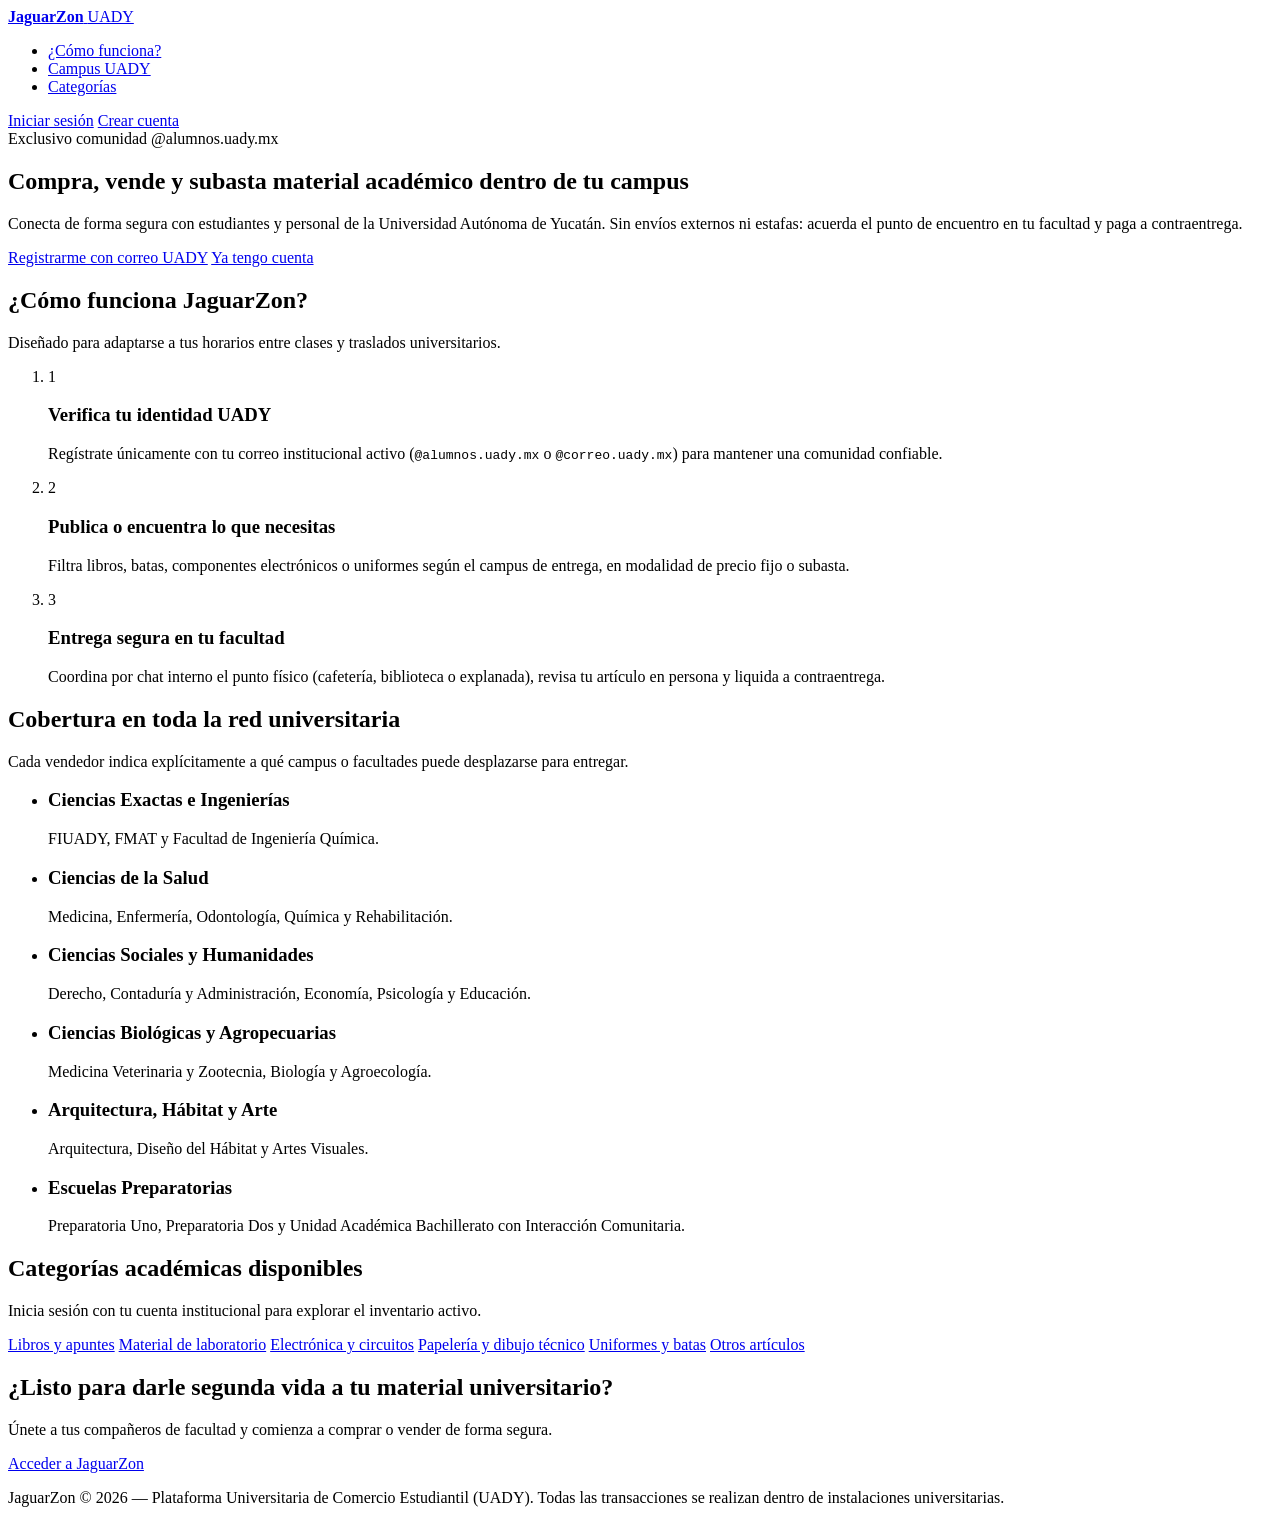
==== frontend/index.html @ 1d211631 "Implementación de estrucura HTML con ejemplillos" ====
<!DOCTYPE html>
<html lang="es">
<head>
  <meta charset="UTF-8">
  <meta name="viewport" content="width=device-width, initial-scale=1.0">
  <meta name="description" content="JaguarZon: Plataforma de comercio estudiantil exclusiva para la comunidad de la Universidad Autónoma de Yucatán (UADY).">
  <title>JaguarZon | Comercio Estudiantil Exclusivo UADY</title>
  <link rel="stylesheet" href="css/styles.css">
</head>
<body class="landing-page">
  <!-- Cabecera de portada -->
  <header class="landing-header">
    <div class="header-container">
      <a href="index.html" class="brand-logo" aria-label="Inicio JaguarZon UADY">
        <strong>JaguarZon</strong> <span>UADY</span>
      </a>

      <nav class="landing-nav" aria-label="Secciones informativas">
        <ul>
          <li><a href="#como-funciona">¿Cómo funciona?</a></li>
          <li><a href="#campus">Campus UADY</a></li>
          <li><a href="#categorias">Categorías</a></li>
        </ul>
      </nav>

      <div class="auth-nav-actions">
        <a href="pages/login.html" class="btn btn-secondary btn-sm">Iniciar sesión</a>
        <a href="pages/registro.html" class="btn btn-primary btn-sm">Crear cuenta</a>
      </div>
    </div>
  </header>

  <main>
    <!-- 1. Hero Section: Propuesta de valor y restricción institucional -->
    <section class="hero-section" aria-labelledby="hero-titulo">
      <div class="hero-content">
        <span class="verified-badge">Exclusivo comunidad @alumnos.uady.mx</span>
        <h1 id="hero-titulo">Compra, vende y subasta material académico dentro de tu campus</h1>
        <p class="hero-subtitle">
          Conecta de forma segura con estudiantes y personal de la Universidad Autónoma de Yucatán.
          Sin envíos externos ni estafas: acuerda el punto de encuentro en tu facultad y paga a contraentrega.
        </p>

        <div class="hero-cta-group">
          <a href="pages/registro.html" class="btn btn-primary btn-lg">Registrarme con correo UADY</a>
          <a href="pages/login.html" class="btn btn-outline btn-lg">Ya tengo cuenta</a>
        </div>
      </div>
    </section>

    <!-- 2. Flujo operativo del sistema (3 pasos) -->
    <section id="como-funciona" class="landing-section" aria-labelledby="pasos-titulo">
      <div class="section-container">
        <header class="section-header">
          <h2 id="pasos-titulo">¿Cómo funciona JaguarZon?</h2>
          <p>Diseñado para adaptarse a tus horarios entre clases y traslados universitarios.</p>
        </header>

        <ol class="steps-grid">
          <li class="step-card">
            <span class="step-number">1</span>
            <h3>Verifica tu identidad UADY</h3>
            <p>Regístrate únicamente con tu correo institucional activo (<code>@alumnos.uady.mx</code> o <code>@correo.uady.mx</code>) para mantener una comunidad confiable.</p>
          </li>

          <li class="step-card">
            <span class="step-number">2</span>
            <h3>Publica o encuentra lo que necesitas</h3>
            <p>Filtra libros, batas, componentes electrónicos o uniformes según el campus de entrega, en modalidad de precio fijo o subasta.</p>
          </li>

          <li class="step-card">
            <span class="step-number">3</span>
            <h3>Entrega segura en tu facultad</h3>
            <p>Coordina por chat interno el punto físico (cafetería, biblioteca o explanada), revisa tu artículo en persona y liquida a contraentrega.</p>
          </li>
        </ol>
      </div>
    </section>

    <!-- 3. Cobertura por dependencias académicas UADY -->
    <section id="campus" class="landing-section bg-alt" aria-labelledby="campus-titulo">
      <div class="section-container">
        <header class="section-header">
          <h2 id="campus-titulo">Cobertura en toda la red universitaria</h2>
          <p>Cada vendedor indica explícitamente a qué campus o facultades puede desplazarse para entregar.</p>
        </header>

        <ul class="campus-grid">
          <li class="campus-card">
            <h3>Ciencias Exactas e Ingenierías</h3>
            <p>FIUADY, FMAT y Facultad de Ingeniería Química.</p>
          </li>
          <li class="campus-card">
            <h3>Ciencias de la Salud</h3>
            <p>Medicina, Enfermería, Odontología, Química y Rehabilitación.</p>
          </li>
          <li class="campus-card">
            <h3>Ciencias Sociales y Humanidades</h3>
            <p>Derecho, Contaduría y Administración, Economía, Psicología y Educación.</p>
          </li>
          <li class="campus-card">
            <h3>Ciencias Biológicas y Agropecuarias</h3>
            <p>Medicina Veterinaria y Zootecnia, Biología y Agroecología.</p>
          </li>
          <li class="campus-card">
            <h3>Arquitectura, Hábitat y Arte</h3>
            <p>Arquitectura, Diseño del Hábitat y Artes Visuales.</p>
          </li>
          <li class="campus-card">
            <h3>Escuelas Preparatorias</h3>
            <p>Preparatoria Uno, Preparatoria Dos y Unidad Académica Bachillerato con Interacción Comunitaria.</p>
          </li>
        </ul>
      </div>
    </section>

    <!-- 4. Vista previa de categorías (redirige a login para proteger el catálogo) -->
    <section id="categorias" class="landing-section" aria-labelledby="categorias-titulo">
      <div class="section-container">
        <header class="section-header">
          <h2 id="categorias-titulo">Categorías académicas disponibles</h2>
          <p>Inicia sesión con tu cuenta institucional para explorar el inventario activo.</p>
        </header>

        <div class="category-pills">
          <a href="pages/login.html" class="category-pill">Libros y apuntes</a>
          <a href="pages/login.html" class="category-pill">Material de laboratorio</a>
          <a href="pages/login.html" class="category-pill">Electrónica y circuitos</a>
          <a href="pages/login.html" class="category-pill">Papelería y dibujo técnico</a>
          <a href="pages/login.html" class="category-pill">Uniformes y batas</a>
          <a href="pages/login.html" class="category-pill">Otros artículos</a>
        </div>
      </div>
    </section>

    <!-- 5. Llamado a la acción final -->
    <section class="cta-banner" aria-labelledby="cta-final-titulo">
      <div class="section-container">
        <h2 id="cta-final-titulo">¿Listo para darle segunda vida a tu material universitario?</h2>
        <p>Únete a tus compañeros de facultad y comienza a comprar o vender de forma segura.</p>
        <a href="pages/registro.html" class="btn btn-primary btn-lg">Acceder a JaguarZon</a>
      </div>
    </section>
  </main>

  <footer class="main-footer">
    <p>JaguarZon &copy; 2026 — Plataforma Universitaria de Comercio Estudiantil (UADY). Todas las transacciones se realizan dentro de instalaciones universitarias.</p>
  </footer>

  <!-- Script encargado de redirigir a pages/productos.html si ya existe una sesión activa -->
  <script src="js/index.js" defer></script>
</body>
</html>
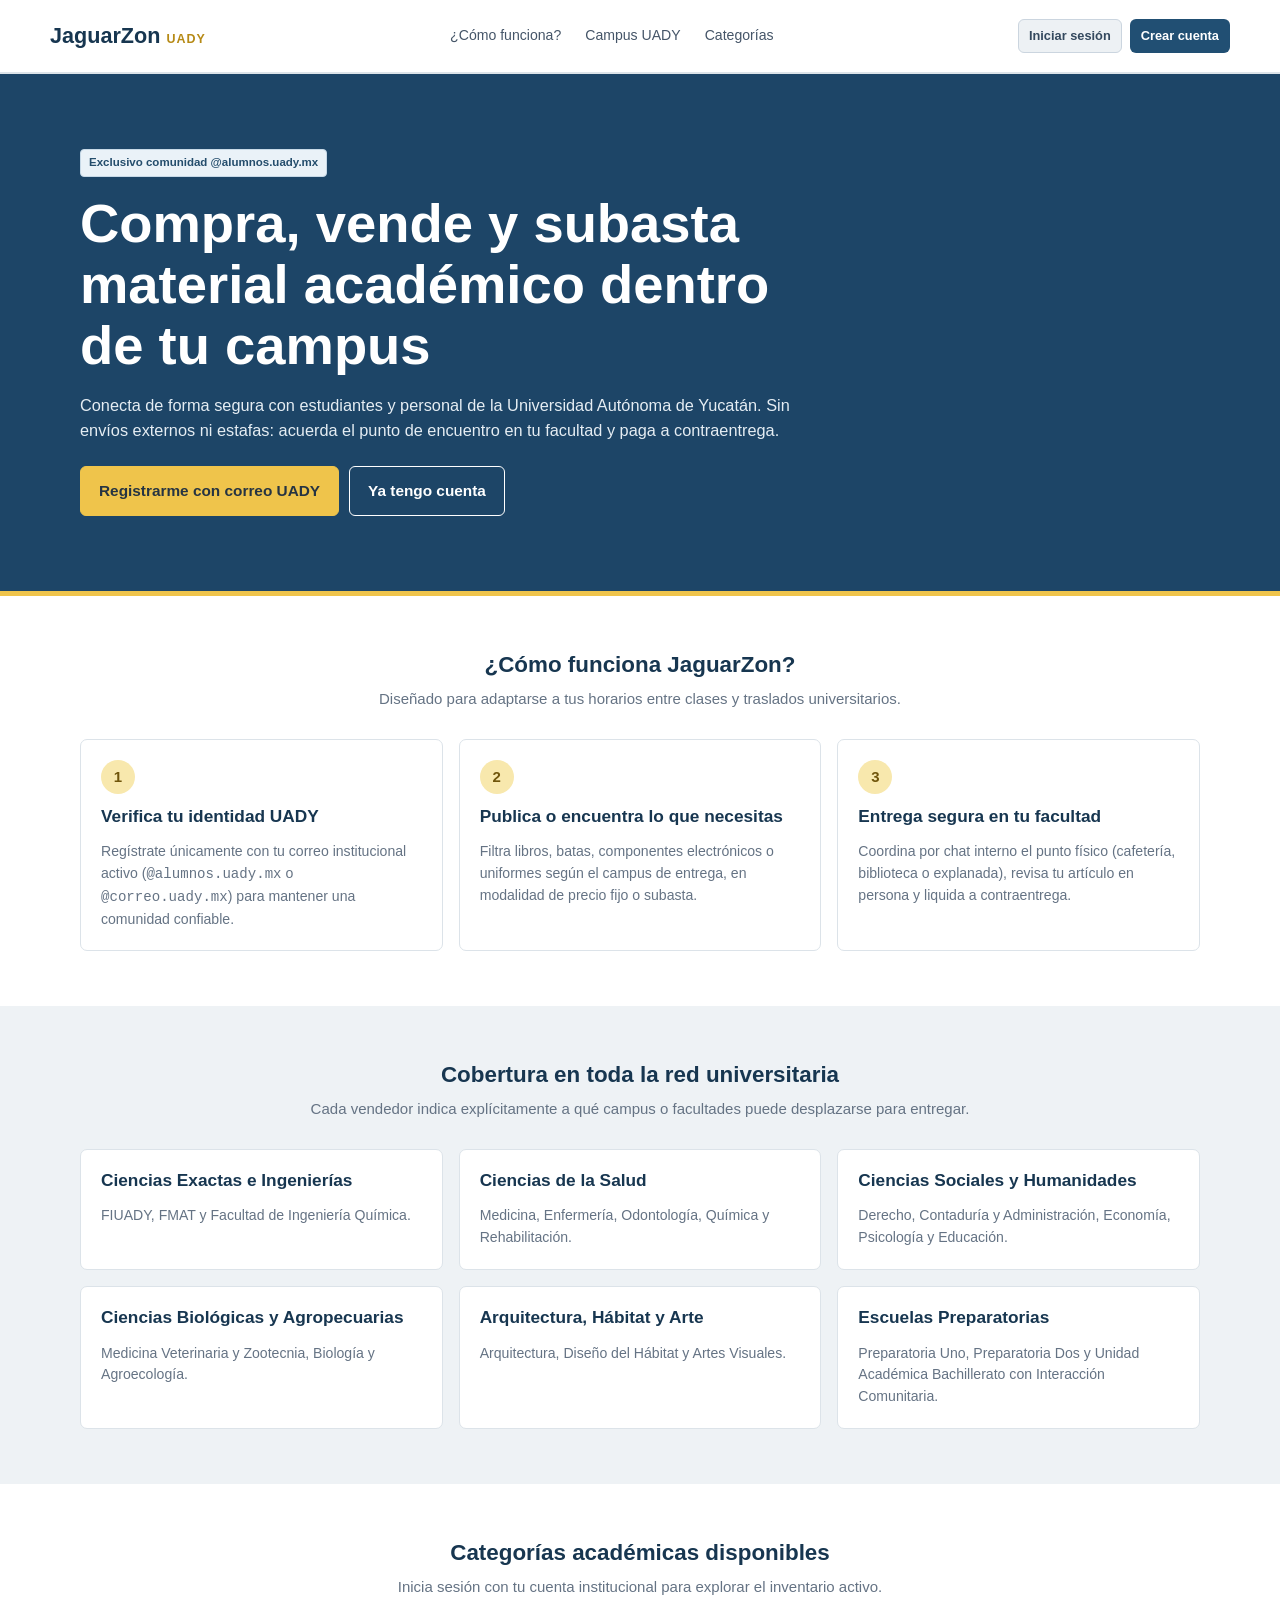
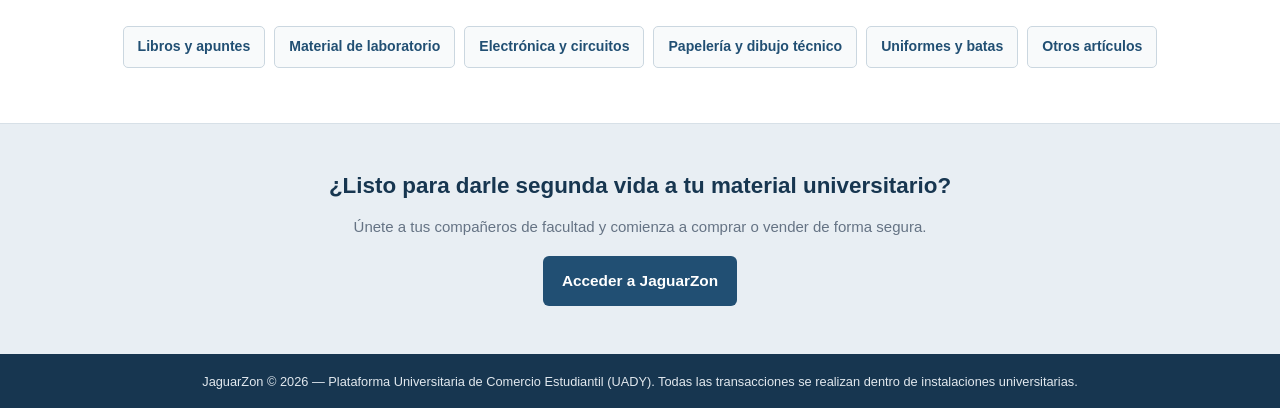
==== commit 61e92da7: "Modificacion de enlaces a las paginas de estilos" ====
--- a/frontend/index.html
+++ b/frontend/index.html
@@ -5,7 +5,12 @@
   <meta name="viewport" content="width=device-width, initial-scale=1.0">
   <meta name="description" content="JaguarZon: Plataforma de comercio estudiantil exclusiva para la comunidad de la Universidad Autónoma de Yucatán (UADY).">
   <title>JaguarZon | Comercio Estudiantil Exclusivo UADY</title>
-  <link rel="stylesheet" href="css/styles.css">
+    <link rel="stylesheet" href="css/base.css">
+  <link rel="stylesheet" href="css/componentes.css">
+  <link rel="stylesheet" href="css/inicio.css">
+
+  <script src="js/api/apiAutenticacion.js" defer></script>
+  <script src="js/pages/index.js" defer></script>
 </head>
 <body class="landing-page">
   <!-- Cabecera de portada -->
@@ -148,7 +153,5 @@
     <p>JaguarZon &copy; 2026 — Plataforma Universitaria de Comercio Estudiantil (UADY). Todas las transacciones se realizan dentro de instalaciones universitarias.</p>
   </footer>
 
-  <!-- Script encargado de redirigir a pages/productos.html si ya existe una sesión activa -->
-  <script src="js/index.js" defer></script>
 </body>
 </html>
--- a/frontend/css/base.css
+++ b/frontend/css/base.css
@@ -0,0 +1,131 @@
+/* JaguarZon UADY - estilos base compartidos */
+:root {
+  --azul: #214f73;
+  --azul-oscuro: #173650;
+  --azul-claro: #eaf2f8;
+  --amarillo: #efc44b;
+  --fondo: #f4f6f8;
+  --blanco: #ffffff;
+  --texto: #263442;
+  --texto-suave: #657384;
+  --borde: #dce3e9;
+  --verde: #2c805c;
+  --rojo: #b94a48;
+  --naranja: #a96b16;
+}
+
+* {
+  box-sizing: border-box;
+}
+
+html {
+  scroll-behavior: smooth;
+}
+
+body {
+  margin: 0;
+  min-width: 320px;
+  background: var(--fondo);
+  color: var(--texto);
+  font-family: Arial, Helvetica, sans-serif;
+  font-size: 15px;
+  line-height: 1.55;
+}
+
+img {
+  display: block;
+  max-width: 100%;
+}
+
+button,
+input,
+select,
+textarea {
+  font: inherit;
+}
+
+a {
+  color: var(--azul);
+  text-decoration: none;
+}
+
+a:hover {
+  color: var(--azul-oscuro);
+  text-decoration: underline;
+}
+
+button {
+  cursor: pointer;
+}
+
+[hidden] {
+  display: none !important;
+}
+
+h1,
+h2,
+h3,
+h4 {
+  margin-top: 0;
+  color: var(--azul-oscuro);
+  line-height: 1.25;
+}
+
+h1 {
+  margin-bottom: 12px;
+  font-size: 2rem;
+}
+
+h2 {
+  margin-bottom: 12px;
+  font-size: 1.4rem;
+}
+
+h3 {
+  margin-bottom: 9px;
+  font-size: 1.08rem;
+}
+
+p {
+  color: var(--texto-suave);
+}
+
+small {
+  color: var(--texto-suave);
+}
+
+figure {
+  margin: 0;
+}
+
+:focus-visible {
+  outline: 3px solid rgba(33, 79, 115, .25);
+  outline-offset: 2px;
+}
+
+.sr-only {
+  position: absolute;
+  width: 1px;
+  height: 1px;
+  padding: 0;
+  margin: -1px;
+  overflow: hidden;
+  clip: rect(0, 0, 0, 0);
+  white-space: nowrap;
+  border: 0;
+}
+
+::selection {
+  background: #f8e5a5;
+  color: var(--azul-oscuro);
+}
+
+@media (max-width: 600px) {
+  body {
+    font-size: 14px;
+  }
+
+  h1 {
+    font-size: 1.7rem;
+  }
+}
--- a/frontend/css/componentes.css
+++ b/frontend/css/componentes.css
@@ -0,0 +1,662 @@
+/* Componentes que se comparten entre las páginas de JaguarZon */
+
+/* Encabezado y navegación */
+.main-header,
+.landing-header {
+  background: var(--blanco);
+  border-bottom: 2px solid var(--borde);
+}
+
+.header-container {
+  width: min(1180px, calc(100% - 36px));
+  min-height: 70px;
+  margin: 0 auto;
+  display: flex;
+  align-items: center;
+  justify-content: space-between;
+  gap: 18px;
+}
+
+.brand-logo {
+  display: inline-flex;
+  align-items: baseline;
+  gap: 6px;
+  color: var(--azul-oscuro);
+  font-size: 1.35rem;
+  font-weight: bold;
+  white-space: nowrap;
+}
+
+.brand-logo strong {
+  color: var(--azul-oscuro);
+}
+
+.brand-logo span {
+  color: #b68a16;
+  font-size: .78rem;
+  letter-spacing: 1px;
+}
+
+.brand-logo:hover {
+  text-decoration: none;
+}
+
+.main-nav ul,
+.landing-nav ul {
+  display: flex;
+  align-items: center;
+  gap: 4px;
+  padding: 0;
+  margin: 0;
+  list-style: none;
+}
+
+.main-nav a,
+.landing-nav a {
+  display: inline-block;
+  padding: 9px 10px;
+  border-radius: 5px;
+  color: #455568;
+  font-size: .88rem;
+}
+
+.main-nav a:hover,
+.landing-nav a:hover {
+  background: var(--azul-claro);
+  color: var(--azul-oscuro);
+  text-decoration: none;
+}
+
+.main-nav a[aria-current="page"]:not(.btn) {
+  background: var(--azul-claro);
+  color: var(--azul-oscuro);
+  font-weight: bold;
+}
+
+.main-nav a.btn {
+  color: white;
+}
+
+.header-search {
+  display: flex;
+  flex: 1 1 260px;
+  max-width: 430px;
+  gap: 7px;
+}
+
+.header-search input {
+  min-width: 0;
+  flex: 1;
+}
+
+.badge {
+  display: inline-block;
+  min-width: 19px;
+  padding: 1px 5px;
+  border-radius: 10px;
+  background: var(--amarillo);
+  color: var(--azul-oscuro);
+  font-size: .72rem;
+  font-weight: bold;
+  text-align: center;
+}
+
+/* Botones */
+.btn {
+  display: inline-flex;
+  align-items: center;
+  justify-content: center;
+  gap: 6px;
+  min-height: 40px;
+  padding: 9px 14px;
+  border: 1px solid transparent;
+  border-radius: 6px;
+  font-size: .9rem;
+  font-weight: bold;
+  text-align: center;
+  text-decoration: none;
+}
+
+.btn:hover {
+  text-decoration: none;
+}
+
+.btn-primary {
+  background: var(--azul);
+  color: white;
+}
+
+.btn-primary:hover {
+  background: var(--azul-oscuro);
+  color: white;
+}
+
+.btn-secondary {
+  border-color: #cbd5df;
+  background: #edf1f4;
+  color: #34495e;
+}
+
+.btn-secondary:hover {
+  background: #e1e8ee;
+  color: var(--azul-oscuro);
+}
+
+.btn-outline {
+  border-color: var(--azul);
+  background: white;
+  color: var(--azul);
+}
+
+.btn-outline:hover {
+  background: var(--azul-claro);
+  color: var(--azul-oscuro);
+}
+
+.btn-success {
+  background: var(--verde);
+  color: white;
+}
+
+.btn-success:hover {
+  background: #226747;
+  color: white;
+}
+
+.btn-danger {
+  background: var(--rojo);
+  color: white;
+}
+
+.btn-danger:hover {
+  background: #9f3d3b;
+  color: white;
+}
+
+.btn-outline-danger {
+  border-color: #d9aaa8;
+  background: white;
+  color: var(--rojo);
+}
+
+.btn-outline-danger:hover {
+  background: #fff0ef;
+  color: #923936;
+}
+
+.btn-sm {
+  min-height: 33px;
+  padding: 6px 10px;
+  font-size: .8rem;
+}
+
+.btn-lg {
+  min-height: 47px;
+  padding: 12px 18px;
+  font-size: .96rem;
+}
+
+.btn-block {
+  width: 100%;
+}
+
+.btn-link {
+  padding: 4px 0;
+  border: 0;
+  background: transparent;
+  color: var(--azul);
+  font-weight: bold;
+}
+
+/* Formularios */
+.form-group {
+  display: flex;
+  flex-direction: column;
+  gap: 6px;
+  margin-bottom: 17px;
+}
+
+.form-group label,
+.group-label {
+  color: #34475a;
+  font-size: .9rem;
+  font-weight: bold;
+}
+
+input:not([type="checkbox"]):not([type="radio"]),
+select,
+textarea {
+  width: 100%;
+  min-height: 42px;
+  padding: 9px 11px;
+  border: 1px solid #cfd8e0;
+  border-radius: 5px;
+  background: white;
+  color: var(--texto);
+}
+
+input::placeholder,
+textarea::placeholder {
+  color: #929eaa;
+}
+
+input:focus,
+select:focus,
+textarea:focus {
+  border-color: var(--azul);
+  outline: 2px solid rgba(33, 79, 115, .12);
+}
+
+textarea {
+  min-height: 100px;
+  resize: vertical;
+}
+
+input[type="checkbox"],
+input[type="radio"] {
+  width: 16px;
+  height: 16px;
+  accent-color: var(--azul);
+}
+
+input[type="file"] {
+  padding: 8px;
+  background: #f8fafb;
+}
+
+input[type="file"]::file-selector-button {
+  padding: 7px 10px;
+  margin-right: 9px;
+  border: 1px solid #cbd5df;
+  border-radius: 4px;
+  background: #eaf0f5;
+  color: var(--azul-oscuro);
+  cursor: pointer;
+}
+
+.form-check {
+  display: flex;
+  align-items: flex-start;
+  gap: 8px;
+  color: #526174;
+  font-size: .87rem;
+}
+
+.form-check input {
+  margin-top: 3px;
+}
+
+.form-options {
+  margin: 5px 0 16px;
+}
+
+.form-hint {
+  color: var(--texto-suave);
+  font-size: .78rem;
+}
+
+.feedback-msg {
+  min-height: 0;
+  margin: 0 0 10px;
+  color: var(--rojo);
+  font-size: .86rem;
+}
+
+.form-row {
+  display: grid;
+  grid-template-columns: repeat(2, minmax(0, 1fr));
+  gap: 15px;
+}
+
+/* Elementos de estado y etiquetas */
+.verified-badge {
+  display: inline-block;
+  padding: 4px 8px;
+  border: 1px solid #b9d9c9;
+  border-radius: 4px;
+  background: #eaf5ef;
+  color: #286b4b;
+  font-size: .72rem;
+  font-weight: bold;
+}
+
+.status-badge {
+  display: inline-block;
+  padding: 5px 8px;
+  border-radius: 4px;
+  font-size: .72rem;
+  font-weight: bold;
+}
+
+.status-pendiente {
+  background: #fff2d8;
+  color: #94600e;
+}
+
+.status-completado {
+  background: #e6f3eb;
+  color: #26704d;
+}
+
+.tag {
+  position: absolute;
+  top: 10px;
+  left: 10px;
+  padding: 5px 8px;
+  border-radius: 4px;
+  background: #e9f2f8;
+  color: var(--azul-oscuro);
+  font-size: .72rem;
+  font-weight: bold;
+}
+
+.tag-fijo {
+  background: #e7f0f7;
+  color: #245b80;
+}
+
+.tag-subasta {
+  background: #fff1c9;
+  color: #855d08;
+}
+
+/* Tarjetas de productos compartidas por catálogo y favoritos */
+.product-grid {
+  display: grid;
+  grid-template-columns: repeat(3, minmax(0, 1fr));
+  gap: 18px;
+}
+
+.product-card {
+  overflow: hidden;
+  border: 1px solid var(--borde);
+  border-radius: 7px;
+  background: white;
+}
+
+.product-media {
+  position: relative;
+  height: 205px;
+  overflow: hidden;
+  background: #edf1f4;
+}
+
+.product-media img {
+  width: 100%;
+  height: 100%;
+  object-fit: cover;
+}
+
+.product-body {
+  padding: 14px;
+}
+
+.product-category {
+  display: block;
+  margin-bottom: 6px;
+  color: var(--azul);
+  font-size: .74rem;
+  font-weight: bold;
+  text-transform: uppercase;
+}
+
+.product-title {
+  margin-bottom: 8px;
+  font-size: 1rem;
+  line-height: 1.35;
+}
+
+.product-title a {
+  color: var(--azul-oscuro);
+}
+
+.product-price {
+  margin: 0 0 7px;
+  color: var(--azul-oscuro);
+  font-size: 1.18rem;
+  font-weight: bold;
+}
+
+.product-delivery {
+  margin: 0 0 10px;
+  font-size: .8rem;
+}
+
+.product-seller {
+  display: flex;
+  justify-content: space-between;
+  gap: 8px;
+  padding-top: 9px;
+  border-top: 1px solid #e9edf0;
+  color: var(--texto-suave);
+  font-size: .8rem;
+}
+
+.rating {
+  color: #a27613;
+  font-weight: bold;
+}
+
+.btn-fav {
+  position: absolute;
+  top: 9px;
+  right: 9px;
+  width: 34px;
+  height: 34px;
+  border: 1px solid #d5dde4;
+  border-radius: 50%;
+  background: white;
+  color: #9a4b4b;
+  font-size: 1.3rem;
+}
+
+.btn-fav[aria-pressed="true"] {
+  background: #fff0ef;
+  color: #bd4141;
+}
+
+.card-actions {
+  display: flex;
+  gap: 7px;
+  margin-top: 13px;
+}
+
+.card-actions .btn {
+  flex: 1;
+}
+
+/* Encabezados de página y estados vacíos */
+.page-header {
+  display: flex;
+  align-items: center;
+  justify-content: space-between;
+  gap: 18px;
+  margin-bottom: 24px;
+}
+
+.page-header h1 {
+  margin-bottom: 6px;
+}
+
+.page-header p {
+  margin: 0;
+}
+
+.empty-state {
+  padding: 42px 20px;
+  border: 1px dashed #bdcbd7;
+  border-radius: 7px;
+  background: white;
+  text-align: center;
+}
+
+.empty-state p {
+  max-width: 520px;
+  margin: 0 auto 18px;
+}
+
+/* Autenticación: base común de login y registro */
+.auth-page {
+  min-height: 100vh;
+  background: #edf1f5;
+}
+
+.auth-header {
+  width: min(1100px, calc(100% - 36px));
+  min-height: 75px;
+  margin: 0 auto;
+  display: flex;
+  align-items: center;
+}
+
+.auth-container {
+  display: flex;
+  justify-content: center;
+  padding: 25px 16px 60px;
+}
+
+.auth-card {
+  width: min(100%, 490px);
+  padding: 30px;
+  border: 1px solid var(--borde);
+  border-radius: 8px;
+  background: white;
+  box-shadow: 0 3px 12px rgba(28, 51, 72, .08);
+}
+
+.auth-card h1 {
+  margin-bottom: 8px;
+  font-size: 1.8rem;
+  text-align: center;
+}
+
+.auth-subtitle {
+  margin: 0 0 23px;
+  text-align: center;
+  font-size: .9rem;
+}
+
+.auth-footer {
+  padding-top: 17px;
+  margin-top: 20px;
+  border-top: 1px solid var(--borde);
+  text-align: center;
+}
+
+.auth-footer p {
+  margin: 0;
+  font-size: .85rem;
+}
+
+.auth-footer a {
+  font-weight: bold;
+}
+
+@media (max-width: 1050px) {
+  .header-container {
+    flex-wrap: wrap;
+    justify-content: center;
+    padding: 10px 0;
+  }
+
+  .main-nav {
+    width: 100%;
+  }
+
+  .main-nav ul {
+    justify-content: center;
+    flex-wrap: wrap;
+  }
+
+  .header-search {
+    max-width: none;
+  }
+}
+
+@media (max-width: 760px) {
+  .product-grid {
+    grid-template-columns: repeat(2, minmax(0, 1fr));
+  }
+
+  .header-container {
+    width: calc(100% - 24px);
+  }
+
+  .main-nav ul {
+    justify-content: flex-start;
+    overflow-x: auto;
+    flex-wrap: nowrap;
+  }
+
+  .main-nav a {
+    white-space: nowrap;
+    font-size: .8rem;
+  }
+}
+
+@media (max-width: 560px) {
+  .product-grid {
+    grid-template-columns: 1fr;
+  }
+
+  .form-row {
+    grid-template-columns: 1fr;
+    gap: 0;
+  }
+
+  .page-header {
+    align-items: flex-start;
+    flex-direction: column;
+  }
+
+  .page-header > .btn {
+    width: 100%;
+  }
+
+  .auth-card {
+    padding: 24px 18px;
+  }
+}
+
+
+/* Pie de página y ventanas de diálogo */
+.main-footer {
+  padding: 17px 20px;
+  background: #173650;
+  text-align: center;
+}
+
+.main-footer p {
+  max-width: 1000px;
+  margin: 0 auto;
+  color: #e1e8ee;
+  font-size: .8rem;
+}
+
+dialog {
+  width: min(520px, calc(100% - 28px));
+  max-height: 85vh;
+  padding: 0;
+  overflow: auto;
+  border: 1px solid var(--borde);
+  border-radius: 8px;
+  background: white;
+  color: var(--texto);
+  box-shadow: 0 8px 28px rgba(25, 45, 65, .22);
+}
+
+dialog::backdrop {
+  background: rgba(20, 35, 50, .55);
+}
+
+dialog form {
+  padding: 24px;
+}
+
+.modal-actions {
+  display: flex;
+  justify-content: flex-end;
+  flex-wrap: wrap;
+  gap: 8px;
+  margin-top: 18px;
+}
--- a/frontend/css/inicio.css
+++ b/frontend/css/inicio.css
@@ -0,0 +1,234 @@
+/* Estilos exclusivos de index.html */
+.landing-header .header-container {
+  min-height: 72px;
+}
+
+.landing-nav a {
+  padding: 8px 10px;
+}
+
+.auth-nav-actions {
+  display: flex;
+  gap: 8px;
+}
+
+.hero-section {
+  padding: 75px 24px;
+  background: #1d4567;
+  border-bottom: 5px solid var(--amarillo);
+}
+
+.hero-content {
+  width: min(1120px, 100%);
+  margin: 0 auto;
+}
+
+.hero-content h1 {
+  max-width: 760px;
+  margin-bottom: 16px;
+  color: white;
+  font-size: clamp(2.1rem, 4.5vw, 3.4rem);
+  line-height: 1.12;
+}
+
+.hero-content .verified-badge {
+  margin-bottom: 17px;
+  border-color: #c7d9e7;
+  background: #eaf2f8;
+  color: #244d6c;
+}
+
+.hero-subtitle {
+  max-width: 720px;
+  margin-bottom: 23px;
+  color: #e5edf3;
+  font-size: 1.02rem;
+}
+
+.hero-cta-group {
+  display: flex;
+  flex-wrap: wrap;
+  gap: 10px;
+}
+
+.hero-cta-group .btn-primary {
+  border-color: var(--amarillo);
+  background: var(--amarillo);
+  color: #263442;
+}
+
+.hero-cta-group .btn-primary:hover {
+  background: #e3b532;
+}
+
+.hero-cta-group .btn-outline {
+  border-color: white;
+  background: transparent;
+  color: white;
+}
+
+.hero-cta-group .btn-outline:hover {
+  background: rgba(255,255,255,.12);
+}
+
+.landing-section {
+  padding: 55px 24px;
+  background: white;
+}
+
+.landing-section.bg-alt {
+  background: #eef2f5;
+}
+
+.section-container {
+  width: min(1120px, 100%);
+  margin: 0 auto;
+}
+
+.section-header {
+  max-width: 720px;
+  margin: 0 auto 28px;
+  text-align: center;
+}
+
+.section-header h2 {
+  margin-bottom: 8px;
+}
+
+.section-header p {
+  margin: 0;
+}
+
+.steps-grid,
+.campus-grid {
+  display: grid;
+  grid-template-columns: repeat(3, minmax(0, 1fr));
+  gap: 16px;
+  padding: 0;
+  margin: 0;
+  list-style: none;
+}
+
+.step-card,
+.campus-card {
+  padding: 20px;
+  border: 1px solid var(--borde);
+  border-radius: 7px;
+  background: white;
+}
+
+.step-number {
+  display: inline-grid;
+  width: 34px;
+  height: 34px;
+  place-items: center;
+  margin-bottom: 12px;
+  border-radius: 50%;
+  background: #f8e8ad;
+  color: #70550b;
+  font-weight: bold;
+}
+
+.step-card p,
+.campus-card p {
+  margin-bottom: 0;
+  font-size: .88rem;
+}
+
+.category-pills {
+  display: flex;
+  flex-wrap: wrap;
+  justify-content: center;
+  gap: 9px;
+}
+
+.category-pill {
+  display: inline-block;
+  padding: 9px 14px;
+  border: 1px solid #cbd7e0;
+  border-radius: 5px;
+  background: #f8fafb;
+  color: var(--azul);
+  font-size: .88rem;
+  font-weight: bold;
+}
+
+.category-pill:hover {
+  background: var(--azul-claro);
+  text-decoration: none;
+}
+
+.cta-banner {
+  padding: 48px 24px;
+  background: #e8eef3;
+  border-top: 1px solid #d7e0e7;
+  text-align: center;
+}
+
+.cta-banner .section-container {
+  max-width: 800px;
+}
+
+.cta-banner h2 {
+  margin-bottom: 9px;
+}
+
+.cta-banner p {
+  margin-bottom: 18px;
+}
+
+.main-footer {
+  padding: 18px 24px;
+  background: #173650;
+  text-align: center;
+}
+
+.main-footer p {
+  max-width: 1000px;
+  margin: 0 auto;
+  color: #e1e8ee;
+  font-size: .8rem;
+}
+
+@media (max-width: 760px) {
+  .landing-header .header-container {
+    justify-content: center;
+  }
+
+  .landing-nav {
+    width: 100%;
+  }
+
+  .landing-nav ul {
+    justify-content: center;
+  }
+
+  .steps-grid,
+  .campus-grid {
+    grid-template-columns: repeat(2, minmax(0, 1fr));
+  }
+
+  .hero-section {
+    padding: 55px 20px;
+  }
+}
+
+@media (max-width: 560px) {
+  .auth-nav-actions {
+    width: 100%;
+    justify-content: center;
+  }
+
+  .steps-grid,
+  .campus-grid {
+    grid-template-columns: 1fr;
+  }
+
+  .landing-section {
+    padding: 42px 18px;
+  }
+
+  .hero-cta-group {
+    flex-direction: column;
+  }
+}
